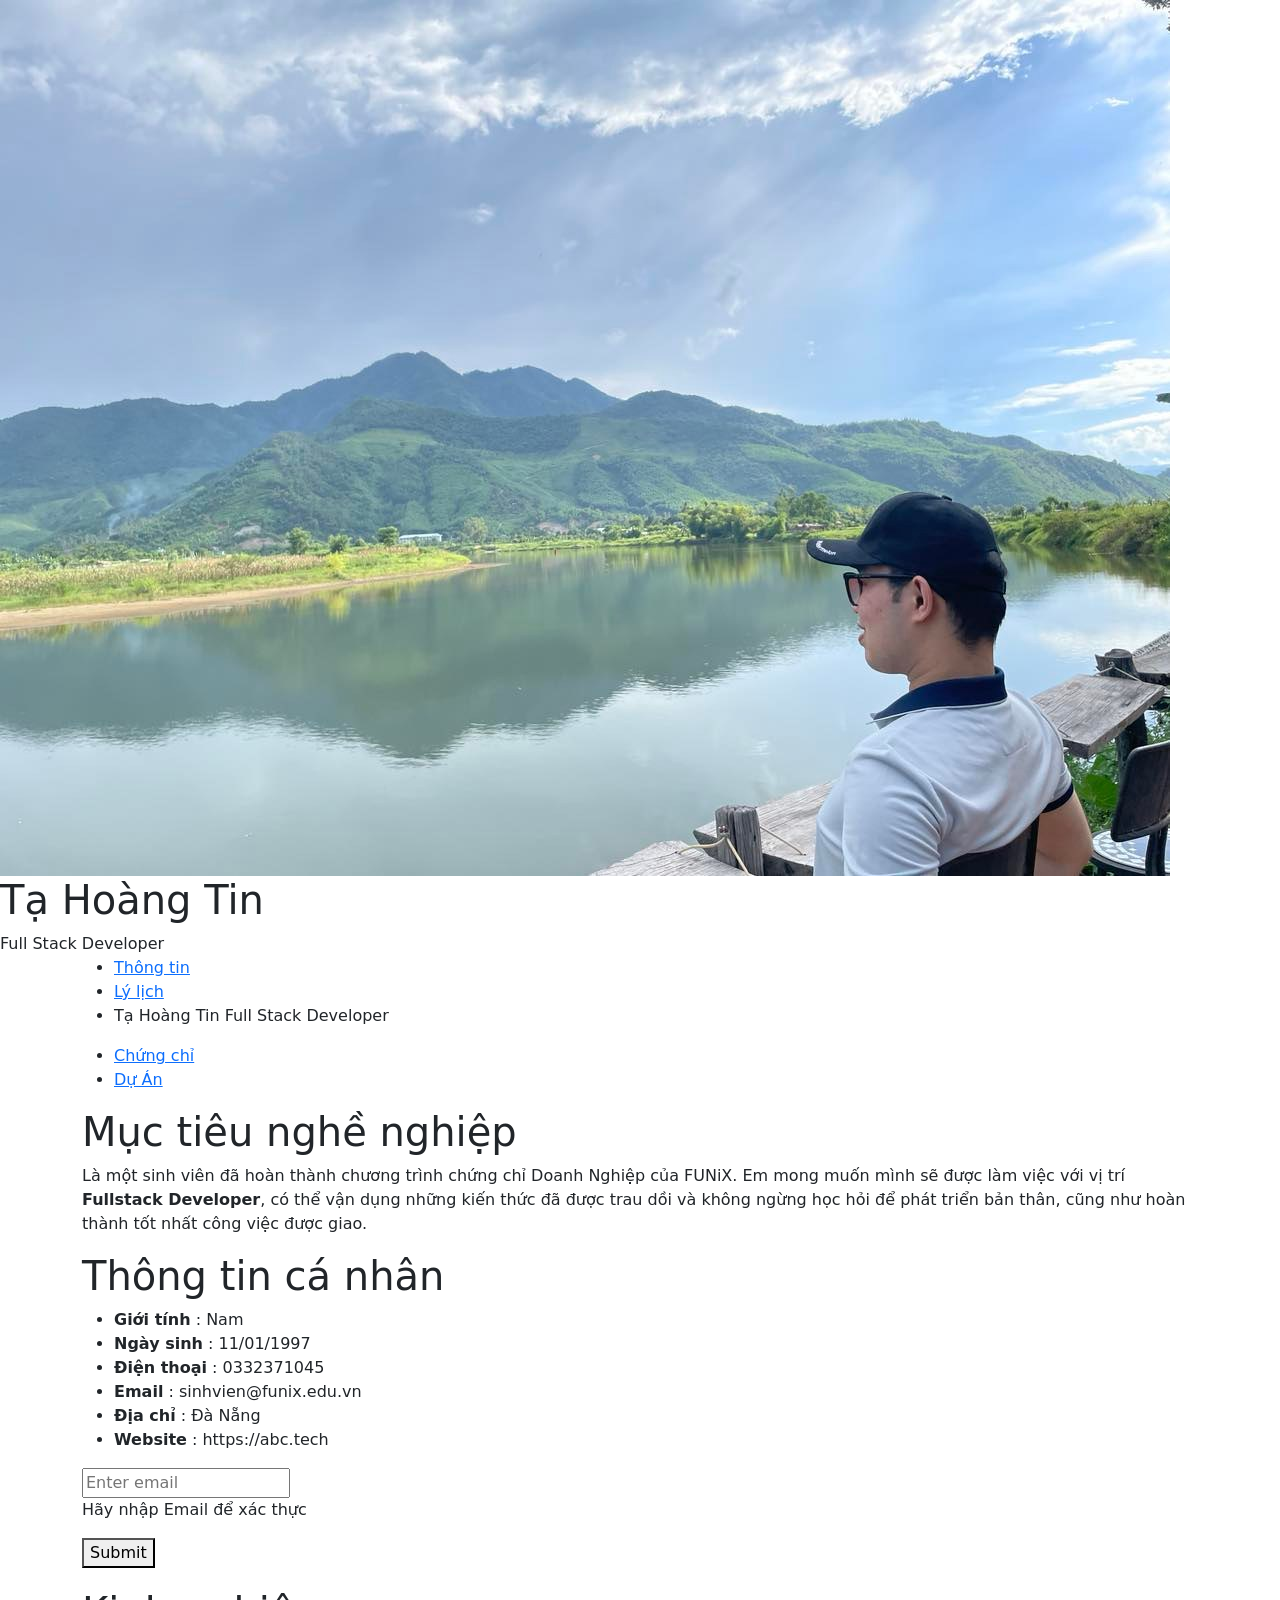
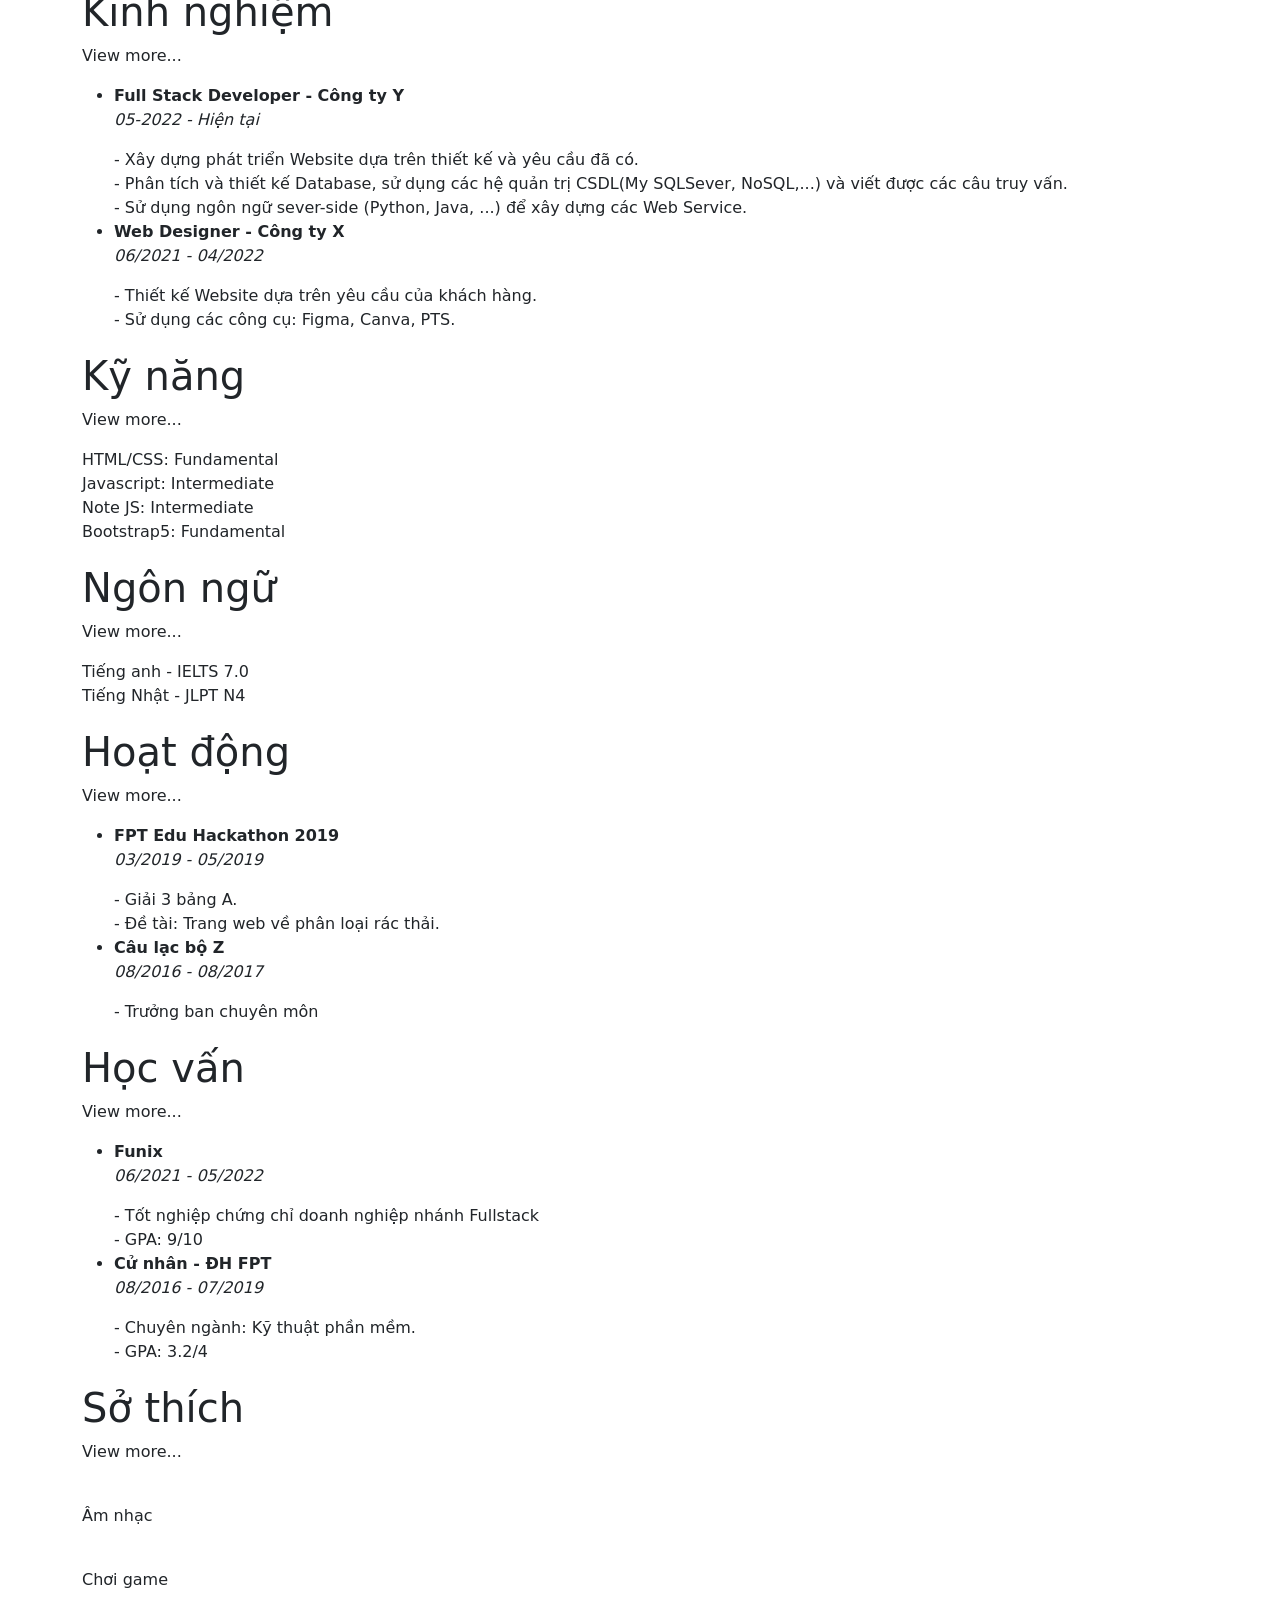
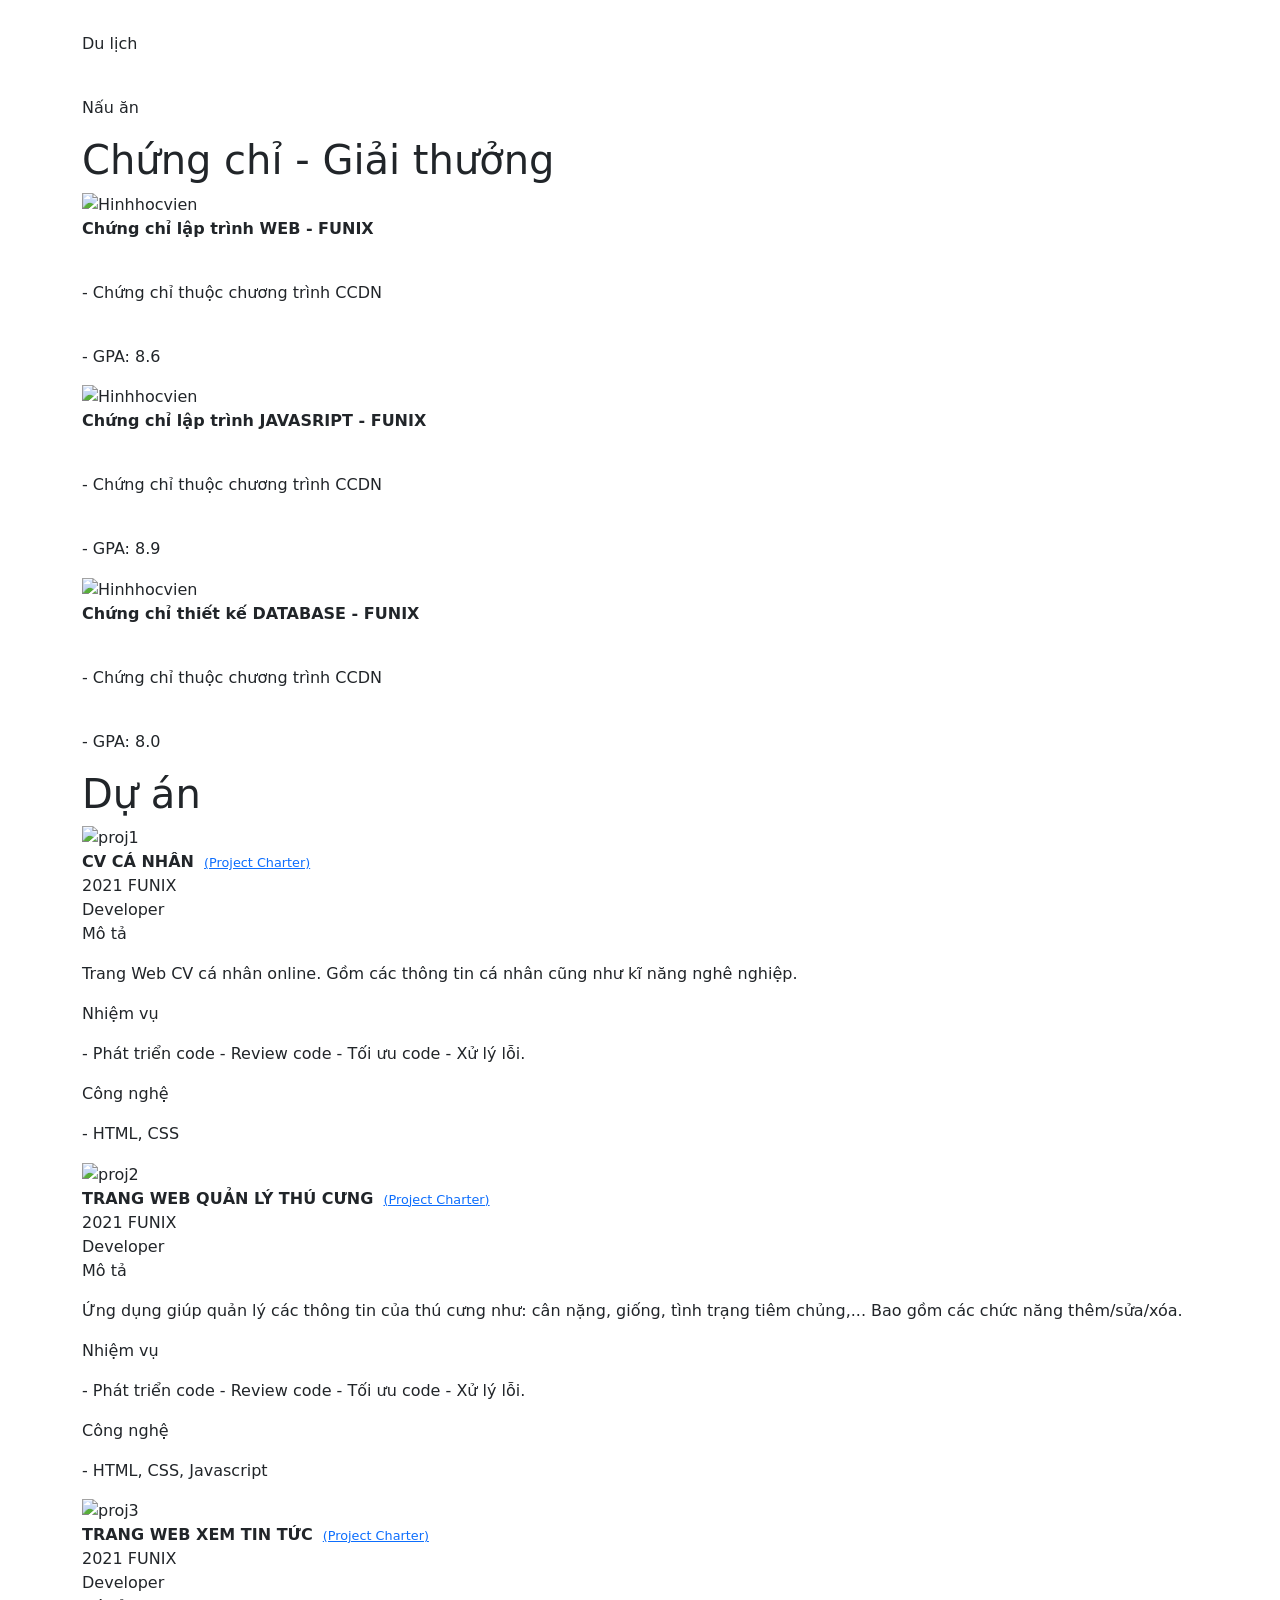
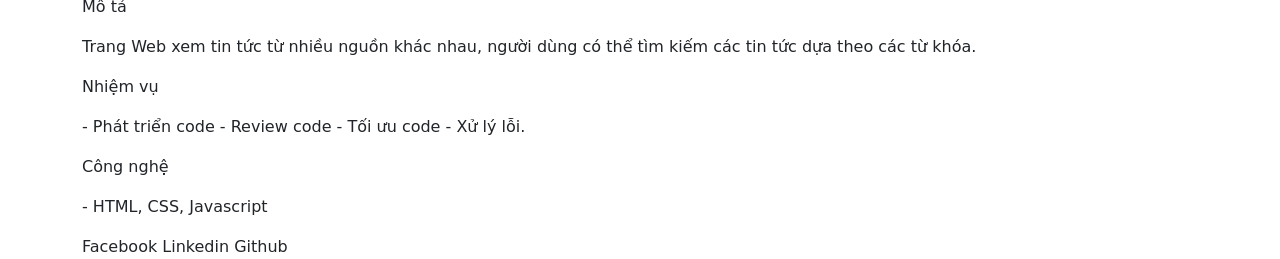
==== index.html @ 4c2db368 "Add files via upload" ====
<!DOCTYPE html>
<html lang="en">
  <head>
    <meta charset="UTF-8" />
    <meta http-equiv="X-UA-Compatible" content="IE=edge" />
    <meta name="viewport" content="width=device-width, initial-scale=1.0" />
    <link rel="stylesheet" href="./css/style.css" />
    <link rel="stylesheet" href="./css/font.css" />
    <link rel="stylesheet" href="./css/tablet.css" />
    <link rel="stylesheet" href="./css/mobile.css" />
    <link
      href="https://cdn.jsdelivr.net/npm/bootstrap@5.0.2/dist/css/bootstrap.min.css"
      rel="stylesheet"
      integrity="sha384-EVSTQN3/azprG1Anm3QDgpJLIm9Nao0Yz1ztcQTwFspd3yD65VohhpuuCOmLASjC"
      crossorigin="anonymous"
    />

    <title>Assignment 03</title>
  </head>

  <body>
    <div id="banner">
      <img class="picture" src="cv1.jpg" alt="hinhCV" />
      <div class="center">
        <h1>Tạ Hoàng Tin</h1>
        <span>Full Stack Developer</span>
      </div>
    </div>

    <!--NAV BAR-->
    <section id="nav-bar">
      <nav class="container">
        <div class="nav-bar1">
          <ul>
            <li>
              <a href="#"><i class="icon-user colorname"></i>Thông tin</a>
            </li>
            <li>
              <a href="#"><i class="icon-doc-text-inv colorname"></i>Lý lịch</a>
            </li>
            <li class="infor">
              <p class="middlename">
                Tạ Hoàng Tin
                <span class="middlejob">Full Stack Developer</span>
              </p>
            </li>
            <li>
              <a href="#"><i class="icon-mail-alt colorname"></i>Chứng chỉ</a>
            </li>
            <li>
              <a href="#"><i class="icon-star-1 colorname"></i>Dự Án</a>
            </li>
          </ul>
        </div>
      </nav>
    </section>

    <!--TARGET-->
    <section id="about" class="bg-grey">
      <div class="container noidung1">
        <div id="target">
          <h1 class="section-title">Mục tiêu nghề nghiệp</h1>
          <p class="per0">
            Là một sinh viên đã hoàn thành chương trình chứng chỉ Doanh Nghiệp
            của FUNiX. Em mong muốn mình sẽ được làm việc với vị trí
            <b>Fullstack Developer</b>, có thể vận dụng những kiến thức đã được
            trau dồi và không ngừng học hỏi để phát triển bản thân, cũng như
            hoàn thành tốt nhất công việc được giao.
          </p>
        </div>
        <div id="personal-info" style="margin-top: 3px">
          <h1 class="section-title section2">Thông tin cá nhân</h1>

          <ul class="mt-40 info hidden">
            <li>
              <span><b>Giới tính</b></span> : Nam
            </li>
            <li class="per">
              <span><b>Ngày sinh</b></span> : 11/01/1997
            </li>
            <li class="per">
              <span><b>Điện thoại</b></span> : 0332371045
            </li>
            <li class="per">
              <span><b>Email</b></span> : sinhvien@funix.edu.vn
            </li>
            <li class="per">
              <span><b>Địa chỉ</b></span> : Đà Nẵng
            </li>
            <li class="per">
              <span><b>Website</b></span> : https://abc.tech
            </li>
          </ul>

          <div class="iconinfo hidden">
            <i class="icon-twitter"></i>
            <i class="icon-facebook"></i>
            <i class="icon-gplus"></i>
            <i class="icon-linkedin"></i>
          </div>

          <div class="showinfor">
            <input
              type="text"
              id="email"
              name="email"
              placeholder="Enter email"
            />
            <p class="text">Hãy nhập Email để xác thực</p>
            <button class="submit">Submit</button>
          </div>
        </div>
      </div>
    </section>

    <!--JOB-INFO-->
    <section id="job-info">
      <div class="container noidung2">
        <div class="exp-item item1" style="margin-top: 20px">
          <h1 class="info1">Kinh nghiệm</h1>

          <i class="ic-toolbox"></i>
          <p class="viewmore hidden">View more...</p>
          <ul class="info2 hide jobinfo">
            <li>
              <span><b>Full Stack Developer - Công ty Y</b></span>
              <p>
                <em>05-2022 - <span class="time">Hiện tại</span></em>
              </p>
            </li>
            <div class="info3">
              <span
                >- Xây dựng phát triển Website dựa trên thiết kế và yêu cầu đã
                có.</span
              ><br />
              <span
                >- Phân tích và thiết kế Database, sử dụng các hệ quản trị
                CSDL(My SQLSever, NoSQL,...) và viết được các câu truy vấn. </span
              ><br />
              <span
                >- Sử dụng ngôn ngữ sever-side (Python, Java, ...) để xây dựng
                các Web Service.</span
              >
            </div>
            <li>
              <span><b>Web Designer - Công ty X</b></span>
              <p><em>06/2021 - 04/2022</em></p>
            </li>
            <div class="info3">
              <span>- Thiết kế Website dựa trên yêu cầu của khách hàng.</span
              ><br />
              <span>- Sử dụng các công cụ: Figma, Canva, PTS.</span>
            </div>
          </ul>
        </div>
        <div class="exp-item item2" style="margin-top: 20px">
          <h1 class="info1">Kỹ năng</h1>
          <i class="ic-tools-2"></i>
          <p class="viewmore hidden">View more...</p>
          <div class="info4 hide jobinfo">
            <span class="skill">HTML/CSS: Fundamental</span><br />
            <span class="thangdiemxanh"></span>
            <span class="thangdiemxam"></span>
            <span class="thangdiemxam"></span>
            <span class="skill">Javascript: Intermediate</span><br />
            <span class="thangdiemxanh"></span>
            <span class="thangdiemxanh"></span>
            <span class="thangdiemxam"></span>
            <span class="skill">Note JS: Intermediate</span><br />
            <span class="thangdiemxanh"></span>
            <span class="thangdiemxanh"></span>
            <span class="thangdiemxam"></span>
            <span class="skill">Bootstrap5: Fundamental</span><br />
            <span class="thangdiemxanh"></span>
            <span class="thangdiemxam"></span>
            <span class="thangdiemxam"></span>
          </div>
        </div>
        <div class="exp-item item3" style="margin-top: 20px">
          <h1 class="info1">Ngôn ngữ</h1>
          <i class="ic-mic"></i>
          <p class="viewmore hidden">View more...</p>
          <div class="info4 hide jobinfo">
            <span class="skill">Tiếng anh - IELTS 7.0</span><br />
            <span class="thangdiemxanh"></span>
            <span class="thangdiemxanh"></span>
            <span class="thangdiemxam"></span>
            <span class="skill">Tiếng Nhật - JLPT N4</span><br />
            <span class="thangdiemxanh"></span>
            <span class="thangdiemxam"></span>
            <span class="thangdiemxam"></span>
          </div>
        </div>
        <div class="exp-item item4" style="margin-top: 20px">
          <h1 class="info1">Hoạt động</h1>
          <i class="ic-toolbox"></i>
          <p class="viewmore hidden">View more...</p>
          <ul class="info2 hide jobinfo">
            <li>
              <span><b>FPT Edu Hackathon 2019</b></span>
              <p><em>03/2019 - 05/2019</em></p>
            </li>
            <div class="info3">
              <span>- Giải 3 bảng A.</span><br />
              <span>- Đề tài: Trang web về phân loại rác thải.</span>
            </div>
            <li>
              <span><b>Câu lạc bộ Z</b></span>
              <p><em>08/2016 - 08/2017</em></p>
            </li>
            <div class="info3">
              <span>- Trưởng ban chuyên môn</span>
            </div>
          </ul>
        </div>
        <div class="exp-item item5" style="margin-top: 20px">
          <h1 class="info1">Học vấn</h1>
          <i class="ic-pencil"></i>
          <p class="viewmore hidden">View more...</p>
          <ul class="info2 hide jobinfo">
            <li>
              <span><b>Funix</b></span>
              <p><em>06/2021 - 05/2022</em></p>
            </li>
            <div class="info3">
              <span>- Tốt nghiệp chứng chỉ doanh nghiệp nhánh Fullstack</span
              ><br />
              <span>- GPA: 9/10</span>
            </div>
            <li>
              <span><b>Cử nhân - ĐH FPT</b></span>
              <p><em>08/2016 - 07/2019</em></p>
            </li>
            <div class="info3">
              <span>- Chuyên ngành: Kỹ thuật phần mềm.</span><br />
              <span>- GPA: 3.2/4</span>
            </div>
          </ul>
        </div>
        <div class="exp-item item6" style="margin-top: 20px">
          <h1 class="info1">Sở thích</h1>
          <i class="ic-telescope"></i>
          <p class="viewmore hidden">View more...</p>
          <div class="info5 hide jobinfo">
            <div class="enter">
              <i class="ic-megaphone ic-enter"></i><br />
              <p class="enter1">Âm nhạc</p>
            </div>
            <div class="enter">
              <i class="ic-strategy ic-enter"></i><br />
              <p class="enter1">Chơi game</p>
            </div>
            <div class="enter">
              <i class="ic-hotairballoon ic-enter"></i><br />
              <p class="enter1">Du lịch</p>
            </div>
            <div class="enter2">
              <i class="ic-basket ic-enter"></i><br />
              <p class="enter1">Nấu ăn</p>
            </div>
          </div>
        </div>
      </div>
    </section>

    <!--CERTIFICATE-->
    <section id="certificate" class="bg-grey">
      <div class="container">
        <h1 class="section-title">Chứng chỉ - Giải thưởng</h1>
        <div class="noidung3">
          <div class="cer1">
            <img src="Cert_DBI.png" alt="Hinhhocvien" />
            <div class="cer">
              <p><b>Chứng chỉ lập trình WEB - FUNIX</b></p>
              <br />
              <p>- Chứng chỉ thuộc chương trình CCDN</p>
              <br />

              <p>- GPA: 8.6</p>
            </div>
          </div>
          <div class="cer2">
            <img src="Cert_DBI.png" alt="Hinhhocvien" />
            <div class="cer">
              <p><b>Chứng chỉ lập trình JAVASRIPT - FUNIX</b></p>
              <br />

              <p>- Chứng chỉ thuộc chương trình CCDN</p>
              <br />
              <p>- GPA: 8.9</p>
            </div>
          </div>
          <div class="cer3">
            <img src="Cert_DBI.png" alt="Hinhhocvien" />
            <div class="cer cer4">
              <p><b>Chứng chỉ thiết kế DATABASE - FUNIX</b></p>
              <br />
              <p>- Chứng chỉ thuộc chương trình CCDN</p>
              <br />
              <p>- GPA: 8.0</p>
            </div>
          </div>
        </div>
      </div>
    </section>

    <!---PROJECT---->
    <section id="project">
      <div class="container">
        <h1 class="section-title">Dự án</h1>
        <div class="noidung4">
          <div class="proj1">
            <img src="project_1.png" alt="proj1" />
            <div class="proj1-CV">
              <span><b>CV CÁ NHÂN</b></span>
              <span
                ><a
                  href="digital-cv.html"
                  target="_blank"
                  style="font-size: 0.8rem; margin-left: 5px"
                  >(Project Charter)</a
                ></span
              >
            </div>
            <div class="proj1-info1">
              <span class="timeproj">2021</span>

              <i class="icon-user-1"></i>
              <span>FUNIX</span>
              <div class="media">
                <i class="icon-lamp"></i>
                <span>Developer</span>
              </div>
            </div>

            <p class="tb1-content">Mô tả</p>
            <div class="tb1-content1">
              <p>
                Trang Web CV cá nhân online. Gồm các thông tin cá nhân cũng như
                kĩ năng nghê nghiệp.
              </p>
            </div>

            <p class="tb1-content">Nhiệm vụ</p>
            <div class="tb1-content1">
              <p>- Phát triển code - Review code - Tối ưu code - Xử lý lỗi.</p>
            </div>

            <p class="tb1-content">Công nghệ</p>
            <div class="tb1-content1">
              <p>- HTML, CSS</p>
            </div>
          </div>

          <div class="proj1">
            <img src="project_2.png" alt="proj2" />
            <div class="proj1-CV">
              <span><b>TRANG WEB QUẢN LÝ THÚ CƯNG</b></span>
              <span
                ><a
                  href="digital-cv.html"
                  target="_blank"
                  style="font-size: 0.8rem; margin-left: 5px"
                  >(Project Charter)</a
                ></span
              >
            </div>

            <div class="proj1-info1">
              <span class="timeproj">2021</span>
              <i class="icon-user-1"></i>
              <span>FUNIX</span>
              <div class="media">
                <i class="icon-lamp"></i>
                <span>Developer</span>
              </div>
            </div>

            <p class="tb1-content">Mô tả</p>
            <div class="tb1-content1">
              <p>
                Ứng dụng giúp quản lý các thông tin của thú cưng như: cân nặng,
                giống, tình trạng tiêm chủng,... Bao gồm các chức năng
                thêm/sửa/xóa.
              </p>
            </div>
            <p class="tb1-content">Nhiệm vụ</p>
            <div class="tb1-content1">
              <p>- Phát triển code - Review code - Tối ưu code - Xử lý lỗi.</p>
            </div>

            <p class="tb1-content">Công nghệ</p>
            <div class="tb1-content1">
              <p>- HTML, CSS, Javascript</p>
            </div>
          </div>

          <div class="proj1">
            <img src="project_3.png" alt="proj3" />
            <div class="proj1-CV">
              <span><b>TRANG WEB XEM TIN TỨC</b></span>
              <span
                ><a
                  href="digital-cv.html"
                  target="_blank"
                  style="font-size: 0.8rem; margin-left: 5px"
                  >(Project Charter)</a
                ></span
              >
            </div>
            <div class="proj1-info1">
              <span class="timeproj">2021</span>
              <i class="icon-user-1"></i>
              <span>FUNIX</span>
              <div class="media">
                <i class="icon-lamp"></i>
                <span>Developer</span>
              </div>
            </div>

            <p class="tb1-content">Mô tả</p>
            <div class="tb1-content1">
              <p>
                Trang Web xem tin tức từ nhiều nguồn khác nhau, người dùng có
                thể tìm kiếm các tin tức dựa theo các từ khóa.
              </p>
            </div>
            <p class="tb1-content">Nhiệm vụ</p>
            <div class="tb1-content1">
              <p>- Phát triển code - Review code - Tối ưu code - Xử lý lỗi.</p>
            </div>
            <p class="tb1-content">Công nghệ</p>
            <div class="tb1-content1">
              <p>- HTML, CSS, Javascript</p>
            </div>
          </div>
        </div>
      </div>
    </section>

    <!--FOOTER-->
    <section id="footer" class="bg-grey">
      <div class="container noidung5">
        <span><i class="icon-facebook-circled icfooter"></i>Facebook</span>
        <span><i class="icon-linkedin-circled icfooter"></i>Linkedin</span>
        <span><i class="icon-github-circled icfooter"></i>Github</span>
      </div>
    </section>
  </body>
  <script src="ass3.js"></script>
</html>
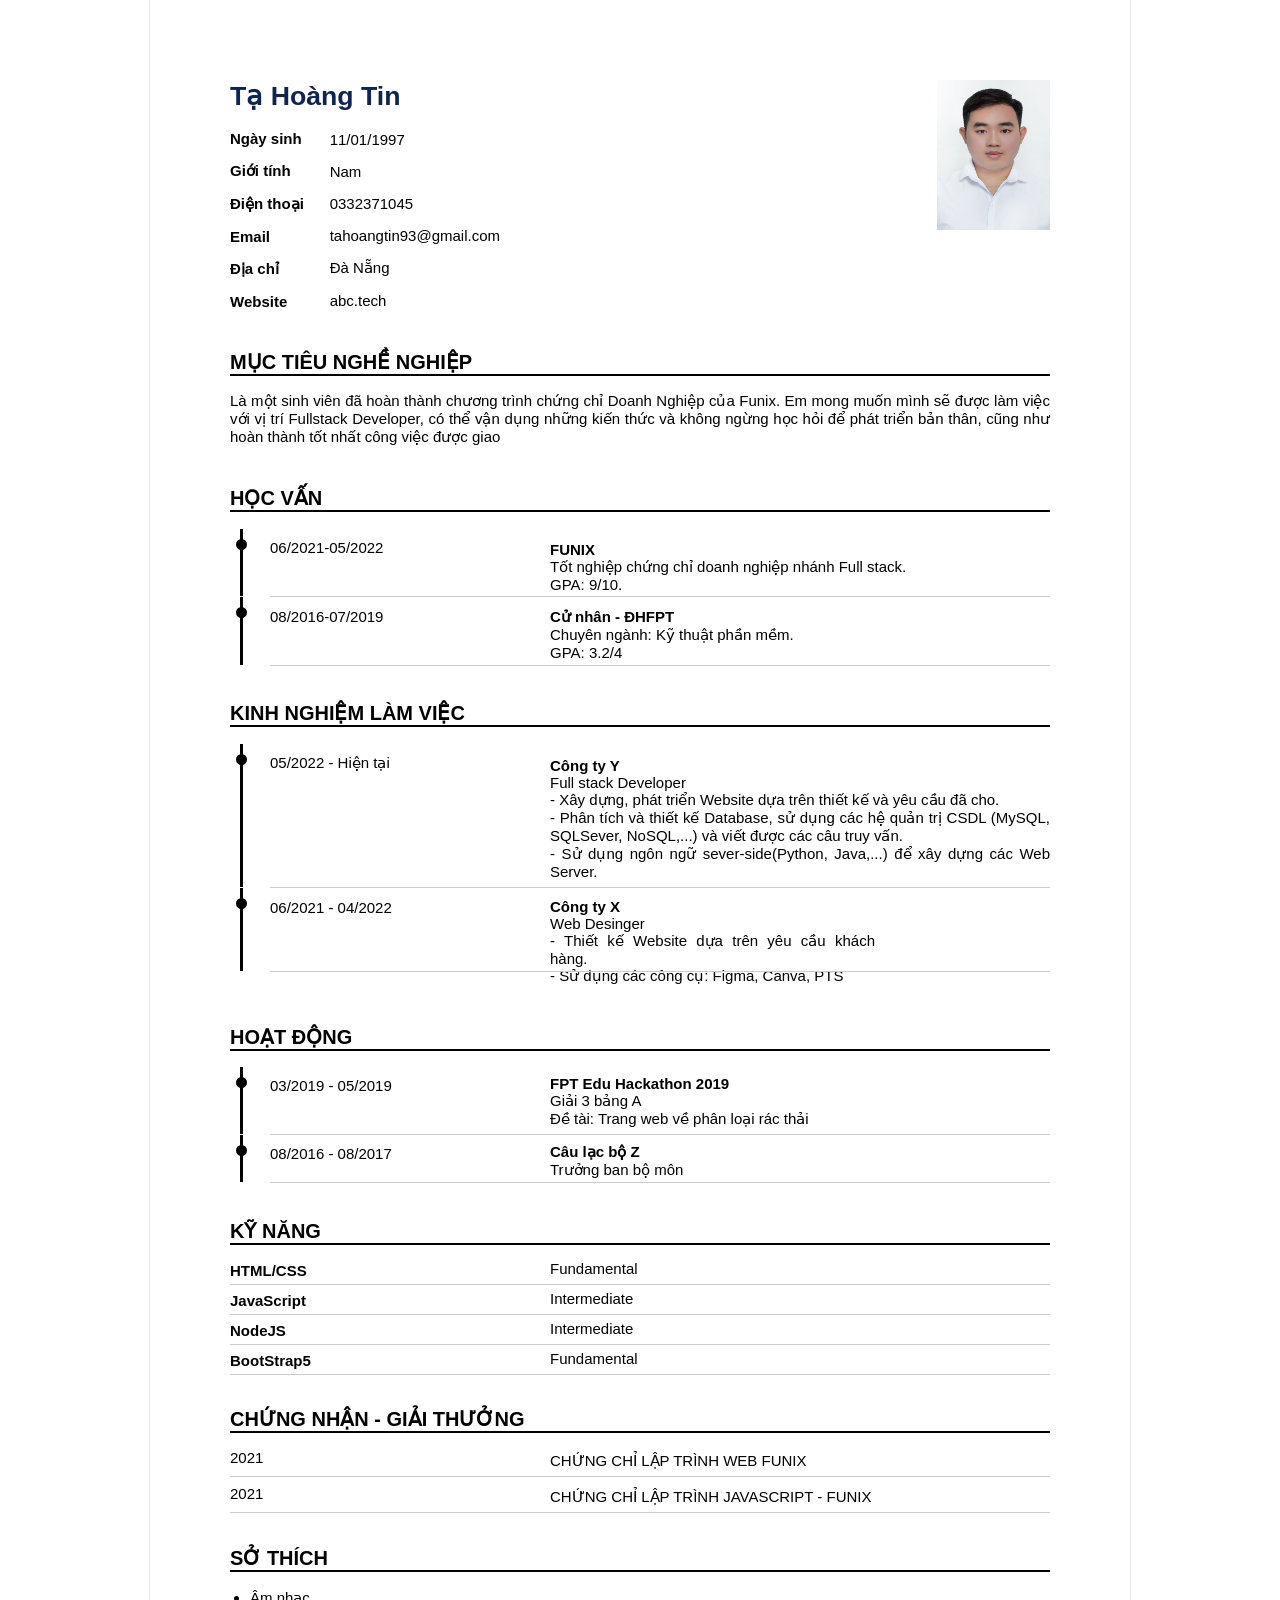
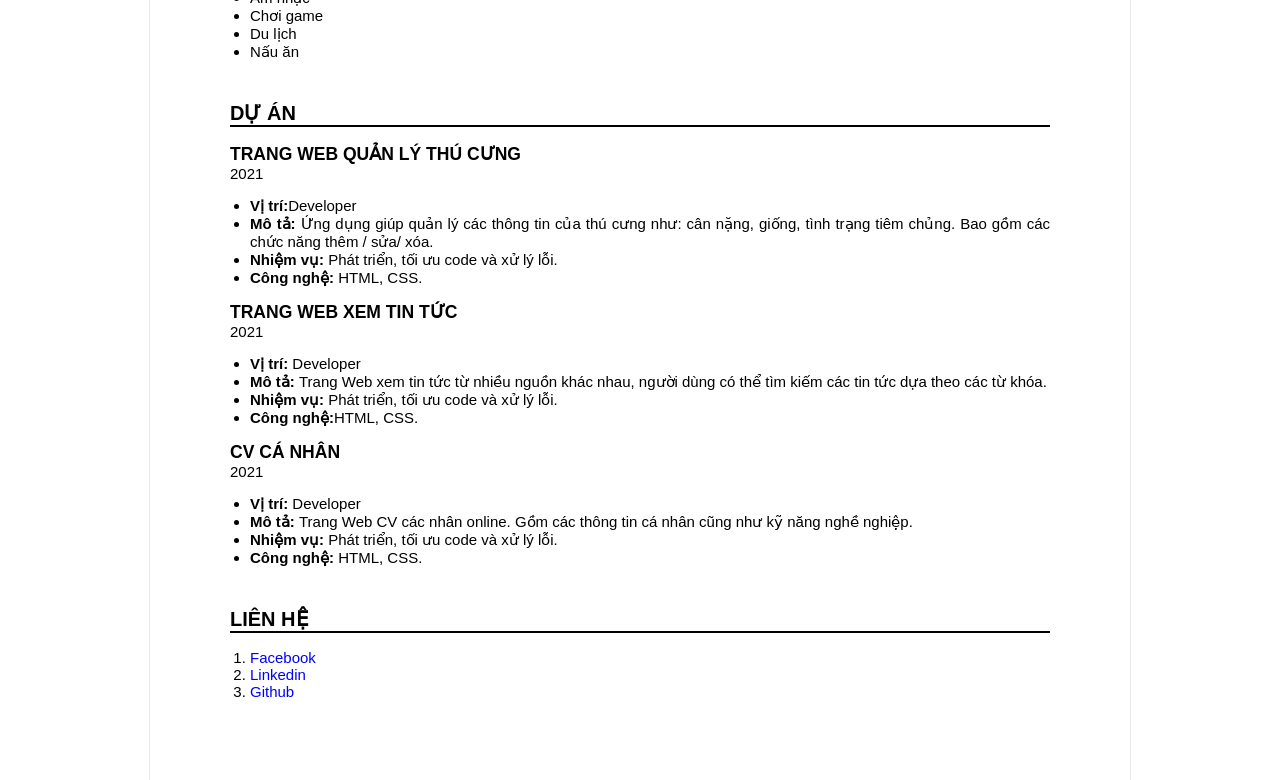
==== commit 3f6fb310: "Add files via upload" ====
--- a/index.html
+++ b/index.html
@@ -1,451 +1,297 @@
 <!DOCTYPE html>
-<html lang="en">
+<html lang="vi">
   <head>
-    <meta charset="UTF-8" />
-    <meta http-equiv="X-UA-Compatible" content="IE=edge" />
-    <meta name="viewport" content="width=device-width, initial-scale=1.0" />
-    <link rel="stylesheet" href="./css/style.css" />
-    <link rel="stylesheet" href="./css/font.css" />
-    <link rel="stylesheet" href="./css/tablet.css" />
-    <link rel="stylesheet" href="./css/mobile.css" />
-    <link
-      href="https://cdn.jsdelivr.net/npm/bootstrap@5.0.2/dist/css/bootstrap.min.css"
-      rel="stylesheet"
-      integrity="sha384-EVSTQN3/azprG1Anm3QDgpJLIm9Nao0Yz1ztcQTwFspd3yD65VohhpuuCOmLASjC"
-      crossorigin="anonymous"
-    />
-
-    <title>Assignment 03</title>
+    <meta charset="utf-8" />
+    <title>Assignment 01</title>
+    <meta name="robots" content="noindex" />
+
+    <link rel="stylesheet" href="styles.css" />
   </head>
 
   <body>
-    <div id="banner">
-      <img class="picture" src="cv1.jpg" alt="hinhCV" />
-      <div class="center">
-        <h1>Tạ Hoàng Tin</h1>
-        <span>Full Stack Developer</span>
+    <div class="cv-document">
+      <div class="cv-page">
+        <!--THONG TIN CA NHAN-->
+        <div class="section" id="info">
+          <h1 class="ten">Tạ Hoàng Tin</h1>
+          <div class="info1">
+            <p class="fk">Ngày sinh</p>
+            <p class="fk">Giới tính</p>
+            <p class="fk">Điện thoại</p>
+            <p class="fk">Email</p>
+            <p class="fk">Địa chỉ</p>
+            <p class="fk">Website</p>
+          </div>
+          <div class="info2">
+            <p class="fk1">11/01/1997</p>
+            <p class="fk1">Nam</p>
+            <p class="fk1">0332371045</p>
+            <p class="fk1">tahoangtin93@gmail.com</p>
+            <p class="fk1">Đà Nẵng</p>
+            <p class="fk1">abc.tech</p>
+          </div>
+          <div><img class="photo" src="IMG_1605cm.jpg" /></div>
+        </div>
+
+        <!--MUC TIEU NGHE NGHIEP-->
+        <div class="section" id="target">
+          <h2 class="section-title">Mục tiêu nghề nghiệp</h2>
+          <div class="section-content">
+            <p>
+              Là một sinh viên đã hoàn thành chương trình chứng chỉ Doanh Nghiệp
+              của Funix. Em mong muốn mình sẽ được làm việc với vị trí Fullstack
+              Developer, có thể vận dụng những kiến thức và không ngừng học hỏi
+              để phát triển bản thân, cũng như hoàn thành tốt nhất công việc
+              được giao
+            </p>
+          </div>
+        </div>
+
+        <!--HOC VAN-->
+        <div class="section" id="education">
+          <h2 class="section-title">Học vấn</h2>
+          <div class="section-content" >
+            <div class="edutime">
+              <ul>
+                <li class="edu-time1">06/2021-05/2022</li>
+                <li class="edu-time2">08/2016-07/2019</li>
+              </ul>
+            </div>
+            <div class="edu-content1">
+              <p class="fk2" id="content">FUNIX</p>
+              <br />
+              <p class="fk2">
+                Tốt nghiệp chứng chỉ doanh nghiệp nhánh Full stack.
+              </p>
+              <br />
+              <p class="fk2">GPA: 9/10.</p>
+            </div>
+
+            <div class="edu-content2">
+              <p class="fk2" id="content">Cử nhân - ĐHFPT</p>
+              <br />
+              <p class="fk2">Chuyên ngành: Kỹ thuật phần mềm.</p>
+              <br />
+              <p class="fk2">GPA: 3.2/4</p>
+            </div>
+          </div>
+        </div>
+
+        <!--KINH NHGIEM LAM VIEC-->
+        <div class="section" id="experience">
+          <h2 class="section-title">Kinh nghiệm làm việc</h2>
+          <div class="section-content">
+            <div class="extime">
+              <ul>
+                <li class="ex-time1">05/2022 - Hiện tại</p></li>
+                <li class="ex-time2">06/2021 - 04/2022</p></li>
+              </ul>
+            </div>
+
+            <div class="ex-content1">
+              <p class="fk2" id="content">Công ty Y</p>
+              <br />
+              <p class="fk2">Full stack Developer</p>
+              <br />
+              <p class="fk2">
+                - Xây dựng, phát triển Website dựa trên thiết kế và yêu cầu đã
+                cho.
+              </p>
+              <br />
+              <p class="fk2">
+                - Phân tích và thiết kế Database, sử dụng các hệ quản trị CSDL
+                (MySQL, SQLSever, NoSQL,...) và viết được các câu truy vấn.
+              </p>
+              <br />
+              <p class="fk2">
+                - Sử dụng ngôn ngữ sever-side(Python, Java,...) để xây dựng các
+                Web Server.
+              </p>
+            </div>
+
+            <div class="ex-content2">
+              <p class="fk2" id="content">Công ty X</p>
+              <br />
+              <p class="fk2">Web Desinger</p>
+              <br />
+              <p class="fk2">- Thiết kế Website dựa trên yêu cầu khách hàng.</p>
+              <br />
+              <p class="fk2">- Sử dụng các công cụ: Figma, Canva, PTS</p>
+            </div>
+          </div>
+        </div>
+
+        <!--HOAT DONG-->
+        <div class="section" id="activity">
+          <h2 class="section-title">Hoạt động</h2>
+          <div class="section-content">
+              <div class="actime">
+                <ul>
+                <li class="ac-time1">03/2019 - 05/2019</li>
+                <li class="ac-time2">08/2016 - 08/2017</li>
+              </ul>
+              </div>
+
+              <div class="ac-content1">
+                <p class="fk2" id="content">FPT Edu Hackathon 2019</p>
+                <br />
+                <p class="fk2">Giải 3 bảng A</p>
+                <br />
+                <p class="fk2">Đề tài: Trang web về phân loại rác thải</p>
+              </div>
+            
+              <div class="ac-content2">
+                <p class="fk2" id="content">Câu lạc bộ Z</p>
+                <br />
+                <p class="fk2">Trưởng ban bộ môn</p>
+              </div>  
+                    
+          </div>
+        </div>
+
+        <!--kY NANG-->
+        <div class="section" id="skill">
+          <h2 class="section-title">Kỹ năng</h2>
+          <div class="section-content">
+           
+              <div class="ngonngu">
+                <p class="fk2"><strong>HTML/CSS</strong></p>
+              </div>
+              <div class="level"><p class="fk2">Fundamental</p></div>
+            
+            
+              <div class="ngonngu">
+                <p class="fk2"><strong>JavaScript</strong></p>
+              </div>
+              <div class="level"><p class="fk2">Intermediate</p></div>
+            
+            
+              <div class="ngonngu">
+                <p class="fk2"><strong>NodeJS</strong></p>
+              </div>
+              <div class="level"><p class="fk2">Intermediate</p></div>
+           
+            
+              <div class="ngonngu">
+                <p class="fk2"><strong>BootStrap5</strong></p>
+              </div>
+              <div class="level"><p class="fk2">Fundamental</p></div>
+          
+          </div>
+        </div>
+
+        <!--CHUNG NHAN-GIAI THUONG-->
+        <div class="section" id="certificate">
+          <h2 class="section-title">Chứng nhận - Giải thưởng</h2>
+          <div class="section-content">
+            
+              <div class="nam"><p class="fk2">2021</p></div>
+              <div class="certi">
+                <p class="fk2">CHỨNG CHỈ LẬP TRÌNH WEB FUNIX</p>
+              </div>
+           
+            
+              <div class="nam"><p class="fk2">2021</p></div>
+              <div class="certi">
+                <p class="fk2">CHỨNG CHỈ LẬP TRÌNH JAVASCRIPT - FUNIX</p>
+              </div>
+            
+          </div>
+        </div>
+
+        <!--SO THICH-->
+        <div class="section" id="hobby">
+          <h2 class="section-title">Sở thích</h2>
+          <div class="section-content">
+            <ul class="hobbi">
+              <li>Âm nhạc</li>
+              <li>Chơi game</li>
+              <li>Du lịch</li>
+              <li>Nấu ăn</li>
+            </ul>
+          </div>
+        </div>
+
+        <!--DU AN-->
+        <div class="section" id="project">
+          <h2 class="section-title">Dự án</h2>
+          <div class="section-content">
+            <div class="pet">
+              <h3 class="fk2" id="proj">TRANG WEB QUẢN LÝ THÚ CƯNG</h3>
+              <br />
+              <p class="fk2">2021</p>
+            </div>
+            <div class="proj-content">
+              <ul>
+                <li><strong>Vị trí:</strong>Developer</li>
+                <li>
+                  <strong>Mô tả: </strong>Ứng dụng giúp quản lý các thông tin
+                  của thú cưng như: cân nặng, giống, tình trạng tiêm chủng. Bao
+                  gồm các chức năng thêm / sửa/ xóa.
+                </li>
+                <li>
+                  <strong>Nhiệm vụ: </strong>Phát triển, tối ưu code và xử lý
+                  lỗi.
+                </li>
+                <li><strong>Công nghệ: </strong>HTML, CSS.</li>
+              </ul>
+            </div>
+            <div class="news">
+              <h3 class="fk2" id="proj">TRANG WEB XEM TIN TỨC</h3>
+              <br />
+              <p class="fk2">2021</p>
+            </div>
+            <div class="proj-content">
+              <ul>
+                <li><strong>Vị trí: </strong>Developer</li>
+                <li>
+                  <strong>Mô tả: </strong>Trang Web xem tin tức từ nhiều nguồn
+                  khác nhau, người dùng có thể tìm kiếm các tin tức dựa theo các
+                  từ khóa.
+                </li>
+                <li>
+                  <strong>Nhiệm vụ: </strong>Phát triển, tối ưu code và xử lý
+                  lỗi.
+                </li>
+                <li><strong>Công nghệ:</strong>HTML, CSS.</li>
+              </ul>
+            </div>
+            <div class="personel">
+              <h3 class="fk2" id="proj">CV CÁ NHÂN</h3>
+              <br />
+              <p class="fk2">2021</p>
+            </div>
+            <div class="proj-content">
+              <ul>
+                <li><strong>Vị trí: </strong>Developer</li>
+                <li>
+                  <strong>Mô tả: </strong>Trang Web CV các nhân online. Gồm các
+                  thông tin cá nhân cũng như kỹ năng nghề nghiệp.
+                </li>
+                <li>
+                  <strong>Nhiệm vụ: </strong>Phát triển, tối ưu code và xử lý
+                  lỗi.
+                </li>
+                <li><strong>Công nghệ: </strong>HTML, CSS.</li>
+              </ul>
+            </div>
+          </div>
+        </div>
+
+        <!--LIEN HE-->
+        <div class="section" id="contact">
+          <h2 class="section-title">Liên hệ</h2>
+          <div class="section-content">
+            <div class="border-content">
+              <ol class="lienhe">
+                <li><a class="maume" href="#">Facebook</a></li>
+                <li><a class="maume" href="#">Linkedin</a></li>
+                <li><a class="maume" href="#">Github</a></li>
+              </ol>
+            </div>
+          </div>
+        </div>
       </div>
     </div>
-
-    <!--NAV BAR-->
-    <section id="nav-bar">
-      <nav class="container">
-        <div class="nav-bar1">
-          <ul>
-            <li>
-              <a href="#"><i class="icon-user colorname"></i>Thông tin</a>
-            </li>
-            <li>
-              <a href="#"><i class="icon-doc-text-inv colorname"></i>Lý lịch</a>
-            </li>
-            <li class="infor">
-              <p class="middlename">
-                Tạ Hoàng Tin
-                <span class="middlejob">Full Stack Developer</span>
-              </p>
-            </li>
-            <li>
-              <a href="#"><i class="icon-mail-alt colorname"></i>Chứng chỉ</a>
-            </li>
-            <li>
-              <a href="#"><i class="icon-star-1 colorname"></i>Dự Án</a>
-            </li>
-          </ul>
-        </div>
-      </nav>
-    </section>
-
-    <!--TARGET-->
-    <section id="about" class="bg-grey">
-      <div class="container noidung1">
-        <div id="target">
-          <h1 class="section-title">Mục tiêu nghề nghiệp</h1>
-          <p class="per0">
-            Là một sinh viên đã hoàn thành chương trình chứng chỉ Doanh Nghiệp
-            của FUNiX. Em mong muốn mình sẽ được làm việc với vị trí
-            <b>Fullstack Developer</b>, có thể vận dụng những kiến thức đã được
-            trau dồi và không ngừng học hỏi để phát triển bản thân, cũng như
-            hoàn thành tốt nhất công việc được giao.
-          </p>
-        </div>
-        <div id="personal-info" style="margin-top: 3px">
-          <h1 class="section-title section2">Thông tin cá nhân</h1>
-
-          <ul class="mt-40 info hidden">
-            <li>
-              <span><b>Giới tính</b></span> : Nam
-            </li>
-            <li class="per">
-              <span><b>Ngày sinh</b></span> : 11/01/1997
-            </li>
-            <li class="per">
-              <span><b>Điện thoại</b></span> : 0332371045
-            </li>
-            <li class="per">
-              <span><b>Email</b></span> : sinhvien@funix.edu.vn
-            </li>
-            <li class="per">
-              <span><b>Địa chỉ</b></span> : Đà Nẵng
-            </li>
-            <li class="per">
-              <span><b>Website</b></span> : https://abc.tech
-            </li>
-          </ul>
-
-          <div class="iconinfo hidden">
-            <i class="icon-twitter"></i>
-            <i class="icon-facebook"></i>
-            <i class="icon-gplus"></i>
-            <i class="icon-linkedin"></i>
-          </div>
-
-          <div class="showinfor">
-            <input
-              type="text"
-              id="email"
-              name="email"
-              placeholder="Enter email"
-            />
-            <p class="text">Hãy nhập Email để xác thực</p>
-            <button class="submit">Submit</button>
-          </div>
-        </div>
-      </div>
-    </section>
-
-    <!--JOB-INFO-->
-    <section id="job-info">
-      <div class="container noidung2">
-        <div class="exp-item item1" style="margin-top: 20px">
-          <h1 class="info1">Kinh nghiệm</h1>
-
-          <i class="ic-toolbox"></i>
-          <p class="viewmore hidden">View more...</p>
-          <ul class="info2 hide jobinfo">
-            <li>
-              <span><b>Full Stack Developer - Công ty Y</b></span>
-              <p>
-                <em>05-2022 - <span class="time">Hiện tại</span></em>
-              </p>
-            </li>
-            <div class="info3">
-              <span
-                >- Xây dựng phát triển Website dựa trên thiết kế và yêu cầu đã
-                có.</span
-              ><br />
-              <span
-                >- Phân tích và thiết kế Database, sử dụng các hệ quản trị
-                CSDL(My SQLSever, NoSQL,...) và viết được các câu truy vấn. </span
-              ><br />
-              <span
-                >- Sử dụng ngôn ngữ sever-side (Python, Java, ...) để xây dựng
-                các Web Service.</span
-              >
-            </div>
-            <li>
-              <span><b>Web Designer - Công ty X</b></span>
-              <p><em>06/2021 - 04/2022</em></p>
-            </li>
-            <div class="info3">
-              <span>- Thiết kế Website dựa trên yêu cầu của khách hàng.</span
-              ><br />
-              <span>- Sử dụng các công cụ: Figma, Canva, PTS.</span>
-            </div>
-          </ul>
-        </div>
-        <div class="exp-item item2" style="margin-top: 20px">
-          <h1 class="info1">Kỹ năng</h1>
-          <i class="ic-tools-2"></i>
-          <p class="viewmore hidden">View more...</p>
-          <div class="info4 hide jobinfo">
-            <span class="skill">HTML/CSS: Fundamental</span><br />
-            <span class="thangdiemxanh"></span>
-            <span class="thangdiemxam"></span>
-            <span class="thangdiemxam"></span>
-            <span class="skill">Javascript: Intermediate</span><br />
-            <span class="thangdiemxanh"></span>
-            <span class="thangdiemxanh"></span>
-            <span class="thangdiemxam"></span>
-            <span class="skill">Note JS: Intermediate</span><br />
-            <span class="thangdiemxanh"></span>
-            <span class="thangdiemxanh"></span>
-            <span class="thangdiemxam"></span>
-            <span class="skill">Bootstrap5: Fundamental</span><br />
-            <span class="thangdiemxanh"></span>
-            <span class="thangdiemxam"></span>
-            <span class="thangdiemxam"></span>
-          </div>
-        </div>
-        <div class="exp-item item3" style="margin-top: 20px">
-          <h1 class="info1">Ngôn ngữ</h1>
-          <i class="ic-mic"></i>
-          <p class="viewmore hidden">View more...</p>
-          <div class="info4 hide jobinfo">
-            <span class="skill">Tiếng anh - IELTS 7.0</span><br />
-            <span class="thangdiemxanh"></span>
-            <span class="thangdiemxanh"></span>
-            <span class="thangdiemxam"></span>
-            <span class="skill">Tiếng Nhật - JLPT N4</span><br />
-            <span class="thangdiemxanh"></span>
-            <span class="thangdiemxam"></span>
-            <span class="thangdiemxam"></span>
-          </div>
-        </div>
-        <div class="exp-item item4" style="margin-top: 20px">
-          <h1 class="info1">Hoạt động</h1>
-          <i class="ic-toolbox"></i>
-          <p class="viewmore hidden">View more...</p>
-          <ul class="info2 hide jobinfo">
-            <li>
-              <span><b>FPT Edu Hackathon 2019</b></span>
-              <p><em>03/2019 - 05/2019</em></p>
-            </li>
-            <div class="info3">
-              <span>- Giải 3 bảng A.</span><br />
-              <span>- Đề tài: Trang web về phân loại rác thải.</span>
-            </div>
-            <li>
-              <span><b>Câu lạc bộ Z</b></span>
-              <p><em>08/2016 - 08/2017</em></p>
-            </li>
-            <div class="info3">
-              <span>- Trưởng ban chuyên môn</span>
-            </div>
-          </ul>
-        </div>
-        <div class="exp-item item5" style="margin-top: 20px">
-          <h1 class="info1">Học vấn</h1>
-          <i class="ic-pencil"></i>
-          <p class="viewmore hidden">View more...</p>
-          <ul class="info2 hide jobinfo">
-            <li>
-              <span><b>Funix</b></span>
-              <p><em>06/2021 - 05/2022</em></p>
-            </li>
-            <div class="info3">
-              <span>- Tốt nghiệp chứng chỉ doanh nghiệp nhánh Fullstack</span
-              ><br />
-              <span>- GPA: 9/10</span>
-            </div>
-            <li>
-              <span><b>Cử nhân - ĐH FPT</b></span>
-              <p><em>08/2016 - 07/2019</em></p>
-            </li>
-            <div class="info3">
-              <span>- Chuyên ngành: Kỹ thuật phần mềm.</span><br />
-              <span>- GPA: 3.2/4</span>
-            </div>
-          </ul>
-        </div>
-        <div class="exp-item item6" style="margin-top: 20px">
-          <h1 class="info1">Sở thích</h1>
-          <i class="ic-telescope"></i>
-          <p class="viewmore hidden">View more...</p>
-          <div class="info5 hide jobinfo">
-            <div class="enter">
-              <i class="ic-megaphone ic-enter"></i><br />
-              <p class="enter1">Âm nhạc</p>
-            </div>
-            <div class="enter">
-              <i class="ic-strategy ic-enter"></i><br />
-              <p class="enter1">Chơi game</p>
-            </div>
-            <div class="enter">
-              <i class="ic-hotairballoon ic-enter"></i><br />
-              <p class="enter1">Du lịch</p>
-            </div>
-            <div class="enter2">
-              <i class="ic-basket ic-enter"></i><br />
-              <p class="enter1">Nấu ăn</p>
-            </div>
-          </div>
-        </div>
-      </div>
-    </section>
-
-    <!--CERTIFICATE-->
-    <section id="certificate" class="bg-grey">
-      <div class="container">
-        <h1 class="section-title">Chứng chỉ - Giải thưởng</h1>
-        <div class="noidung3">
-          <div class="cer1">
-            <img src="Cert_DBI.png" alt="Hinhhocvien" />
-            <div class="cer">
-              <p><b>Chứng chỉ lập trình WEB - FUNIX</b></p>
-              <br />
-              <p>- Chứng chỉ thuộc chương trình CCDN</p>
-              <br />
-
-              <p>- GPA: 8.6</p>
-            </div>
-          </div>
-          <div class="cer2">
-            <img src="Cert_DBI.png" alt="Hinhhocvien" />
-            <div class="cer">
-              <p><b>Chứng chỉ lập trình JAVASRIPT - FUNIX</b></p>
-              <br />
-
-              <p>- Chứng chỉ thuộc chương trình CCDN</p>
-              <br />
-              <p>- GPA: 8.9</p>
-            </div>
-          </div>
-          <div class="cer3">
-            <img src="Cert_DBI.png" alt="Hinhhocvien" />
-            <div class="cer cer4">
-              <p><b>Chứng chỉ thiết kế DATABASE - FUNIX</b></p>
-              <br />
-              <p>- Chứng chỉ thuộc chương trình CCDN</p>
-              <br />
-              <p>- GPA: 8.0</p>
-            </div>
-          </div>
-        </div>
-      </div>
-    </section>
-
-    <!---PROJECT---->
-    <section id="project">
-      <div class="container">
-        <h1 class="section-title">Dự án</h1>
-        <div class="noidung4">
-          <div class="proj1">
-            <img src="project_1.png" alt="proj1" />
-            <div class="proj1-CV">
-              <span><b>CV CÁ NHÂN</b></span>
-              <span
-                ><a
-                  href="digital-cv.html"
-                  target="_blank"
-                  style="font-size: 0.8rem; margin-left: 5px"
-                  >(Project Charter)</a
-                ></span
-              >
-            </div>
-            <div class="proj1-info1">
-              <span class="timeproj">2021</span>
-
-              <i class="icon-user-1"></i>
-              <span>FUNIX</span>
-              <div class="media">
-                <i class="icon-lamp"></i>
-                <span>Developer</span>
-              </div>
-            </div>
-
-            <p class="tb1-content">Mô tả</p>
-            <div class="tb1-content1">
-              <p>
-                Trang Web CV cá nhân online. Gồm các thông tin cá nhân cũng như
-                kĩ năng nghê nghiệp.
-              </p>
-            </div>
-
-            <p class="tb1-content">Nhiệm vụ</p>
-            <div class="tb1-content1">
-              <p>- Phát triển code - Review code - Tối ưu code - Xử lý lỗi.</p>
-            </div>
-
-            <p class="tb1-content">Công nghệ</p>
-            <div class="tb1-content1">
-              <p>- HTML, CSS</p>
-            </div>
-          </div>
-
-          <div class="proj1">
-            <img src="project_2.png" alt="proj2" />
-            <div class="proj1-CV">
-              <span><b>TRANG WEB QUẢN LÝ THÚ CƯNG</b></span>
-              <span
-                ><a
-                  href="digital-cv.html"
-                  target="_blank"
-                  style="font-size: 0.8rem; margin-left: 5px"
-                  >(Project Charter)</a
-                ></span
-              >
-            </div>
-
-            <div class="proj1-info1">
-              <span class="timeproj">2021</span>
-              <i class="icon-user-1"></i>
-              <span>FUNIX</span>
-              <div class="media">
-                <i class="icon-lamp"></i>
-                <span>Developer</span>
-              </div>
-            </div>
-
-            <p class="tb1-content">Mô tả</p>
-            <div class="tb1-content1">
-              <p>
-                Ứng dụng giúp quản lý các thông tin của thú cưng như: cân nặng,
-                giống, tình trạng tiêm chủng,... Bao gồm các chức năng
-                thêm/sửa/xóa.
-              </p>
-            </div>
-            <p class="tb1-content">Nhiệm vụ</p>
-            <div class="tb1-content1">
-              <p>- Phát triển code - Review code - Tối ưu code - Xử lý lỗi.</p>
-            </div>
-
-            <p class="tb1-content">Công nghệ</p>
-            <div class="tb1-content1">
-              <p>- HTML, CSS, Javascript</p>
-            </div>
-          </div>
-
-          <div class="proj1">
-            <img src="project_3.png" alt="proj3" />
-            <div class="proj1-CV">
-              <span><b>TRANG WEB XEM TIN TỨC</b></span>
-              <span
-                ><a
-                  href="digital-cv.html"
-                  target="_blank"
-                  style="font-size: 0.8rem; margin-left: 5px"
-                  >(Project Charter)</a
-                ></span
-              >
-            </div>
-            <div class="proj1-info1">
-              <span class="timeproj">2021</span>
-              <i class="icon-user-1"></i>
-              <span>FUNIX</span>
-              <div class="media">
-                <i class="icon-lamp"></i>
-                <span>Developer</span>
-              </div>
-            </div>
-
-            <p class="tb1-content">Mô tả</p>
-            <div class="tb1-content1">
-              <p>
-                Trang Web xem tin tức từ nhiều nguồn khác nhau, người dùng có
-                thể tìm kiếm các tin tức dựa theo các từ khóa.
-              </p>
-            </div>
-            <p class="tb1-content">Nhiệm vụ</p>
-            <div class="tb1-content1">
-              <p>- Phát triển code - Review code - Tối ưu code - Xử lý lỗi.</p>
-            </div>
-            <p class="tb1-content">Công nghệ</p>
-            <div class="tb1-content1">
-              <p>- HTML, CSS, Javascript</p>
-            </div>
-          </div>
-        </div>
-      </div>
-    </section>
-
-    <!--FOOTER-->
-    <section id="footer" class="bg-grey">
-      <div class="container noidung5">
-        <span><i class="icon-facebook-circled icfooter"></i>Facebook</span>
-        <span><i class="icon-linkedin-circled icfooter"></i>Linkedin</span>
-        <span><i class="icon-github-circled icfooter"></i>Github</span>
-      </div>
-    </section>
   </body>
-  <script src="ass3.js"></script>
 </html>
--- a/styles.css
+++ b/styles.css
@@ -0,0 +1,275 @@
+body {
+  margin: 0px;
+}
+
+.cv-document {
+  box-sizing: border-box;
+  border: none;
+  outline: 0;
+  font-weight: inherit;
+  font-style: inherit;
+  vertical-align: baseline;
+  text-decoration: none;
+  margin: 0;
+  padding: 0;
+  width: 100%;
+  font-family: arial, sans-serif, tahoma;
+  font-size: 10pt;
+}
+
+.cv-page {
+  outline: 0;
+  font-weight: inherit;
+  font-style: inherit;
+  font-size: 100%;
+  vertical-align: baseline;
+  text-decoration: none;
+  width: 900px;
+  min-height: 900px;
+  margin: 0 auto;
+  box-shadow: 0 0 1px rgba(0, 0, 0, 0.5);
+  background-color: #fff;
+  position: relative;
+
+  padding: 40px;
+}
+/*INFORMATION*/
+.ten {
+  color: #0e2452;
+}
+.fk,
+.fk1 {
+  margin-bottom: 10px;
+  font-size: 15px;
+  display: block;
+}
+.fk2 {
+  display: inline-block;
+  margin: 0;
+}
+.fk {
+  font-weight: bold;
+}
+
+.info2 {
+  float: right;
+  margin-top: -204px;
+  margin-right: 550px;
+}
+
+.photo {
+  height: 150px;
+  width: 113px;
+  position: absolute;
+  top: 0;
+  right: 0;
+}
+#info {
+  margin: 40px;
+  position: relative;
+}
+.section {
+  margin: 40px;
+}
+.section-title {
+  border-bottom: 2px solid black;
+  text-transform: uppercase;
+  font-size: 20px;
+  font-weight: bold;
+}
+.section-content {
+  font-size: 15px;
+  text-align: justify;
+}
+/*HOC VAN*/
+.edu-time1,
+.edu-time2,
+.ex-time1,
+.ex-time2,
+.ac-time1,
+.ac-time2 {
+  border-bottom: 1px solid rgb(205, 202, 202);
+}
+.edu-content1 {
+  margin-left: 320px;
+  margin-top: -140px;
+  margin-right: 140px;
+}
+.edu-content2 {
+  margin-left: 320px;
+  margin-top: 15px;
+  margin-right: 240px;
+}
+.edu-time1 {
+  padding-bottom: 40px;
+  padding-top: 10px;
+  margin-left: -30px;
+}
+.edu-time2 {
+  padding-bottom: 40px;
+  margin-left: -30px;
+
+  padding-top: 11px;
+}
+
+.edutime ul {
+  list-style-type: none;
+}
+
+.edutime li {
+  position: relative;
+  margin: 0;
+}
+
+.edutime li:before {
+  content: "";
+  background-color: black;
+  position: absolute;
+  bottom: 0px;
+  top: 0;
+  left: -30px;
+  width: 3px;
+}
+.edutime li:after {
+  content: "";
+  position: absolute;
+  width: 3px;
+  height: 3px;
+  left: -34px;
+  background-color: black;
+  border: 4px solid black;
+  top: 10px;
+  border-radius: 50%;
+}
+/*KINH NGHIEM LA VIEC*/
+#content {
+  font-weight: bold;
+}
+.extime li {
+  position: relative;
+  margin: 0;
+}
+.extime li:before {
+  content: "";
+  background-color: black;
+  position: absolute;
+  bottom: 0px;
+  top: 0;
+  left: -30px;
+  width: 3px;
+}
+.extime li:after {
+  content: "";
+  position: absolute;
+  width: 3px;
+  height: 3px;
+  left: -34px;
+  background-color: black;
+  border: 4px solid black;
+  top: 10px;
+  border-radius: 50%;
+}
+.ex-content1 {
+  margin-left: 320px;
+  margin-top: -230px;
+}
+
+.ex-content2 {
+  margin-left: 320px;
+  margin-top: 18px;
+  margin-right: 175px;
+}
+.ex-time1 {
+  padding-bottom: 100px;
+  padding-top: 10px;
+}
+.ex-time2 {
+  padding-bottom: 40px;
+  padding-top: 11px;
+}
+.extime ul {
+  list-style-type: none;
+}
+/*HOAT DONG*/
+.actime li {
+  position: relative;
+  margin: 0;
+}
+.actime li:before {
+  content: "";
+  background-color: black;
+  position: absolute;
+  bottom: 0px;
+  top: 0;
+  left: -30px;
+  width: 3px;
+}
+.actime li:after {
+  content: "";
+  position: absolute;
+  width: 3px;
+  height: 3px;
+  left: -34px;
+  background-color: black;
+  border: 4px solid black;
+  top: 10px;
+  border-radius: 50%;
+}
+.ac-time1 {
+  padding-top: 10px;
+  padding-bottom: 40px;
+}
+.ac-time2 {
+  padding-top: 10px;
+  padding-bottom: 20px;
+}
+
+.ac-content1 {
+  margin-left: 320px;
+  margin-top: -123px;
+}
+.ac-content2 {
+  margin-left: 320px;
+  margin-top: 15px;
+}
+.actime ul {
+  list-style-type: none;
+}
+/*KI NANG*/
+.ngonngu {
+  margin-top: 15px;
+  padding-bottom: 5px;
+  border-bottom: 1px solid rgb(205, 202, 202);
+}
+.level {
+  margin-left: 320px;
+  margin-top: -25px;
+}
+
+/*CHUNG CHI*/
+.certi {
+  margin-left: 320px;
+  margin-top: -25px;
+}
+.nam {
+  margin-top: 15px;
+  padding-bottom: 10px;
+  border-bottom: 1px solid rgb(205, 202, 202);
+}
+
+/*SO THICH*/
+.hobbi {
+  margin-left: -20px;
+}
+/*DU AN*/
+.proj-content {
+  margin-left: -20px;
+}
+/*LIEN HE*/
+.lienhe {
+  margin-left: -20px;
+}
+a {
+  text-decoration: none;
+  color: blue;
+}
